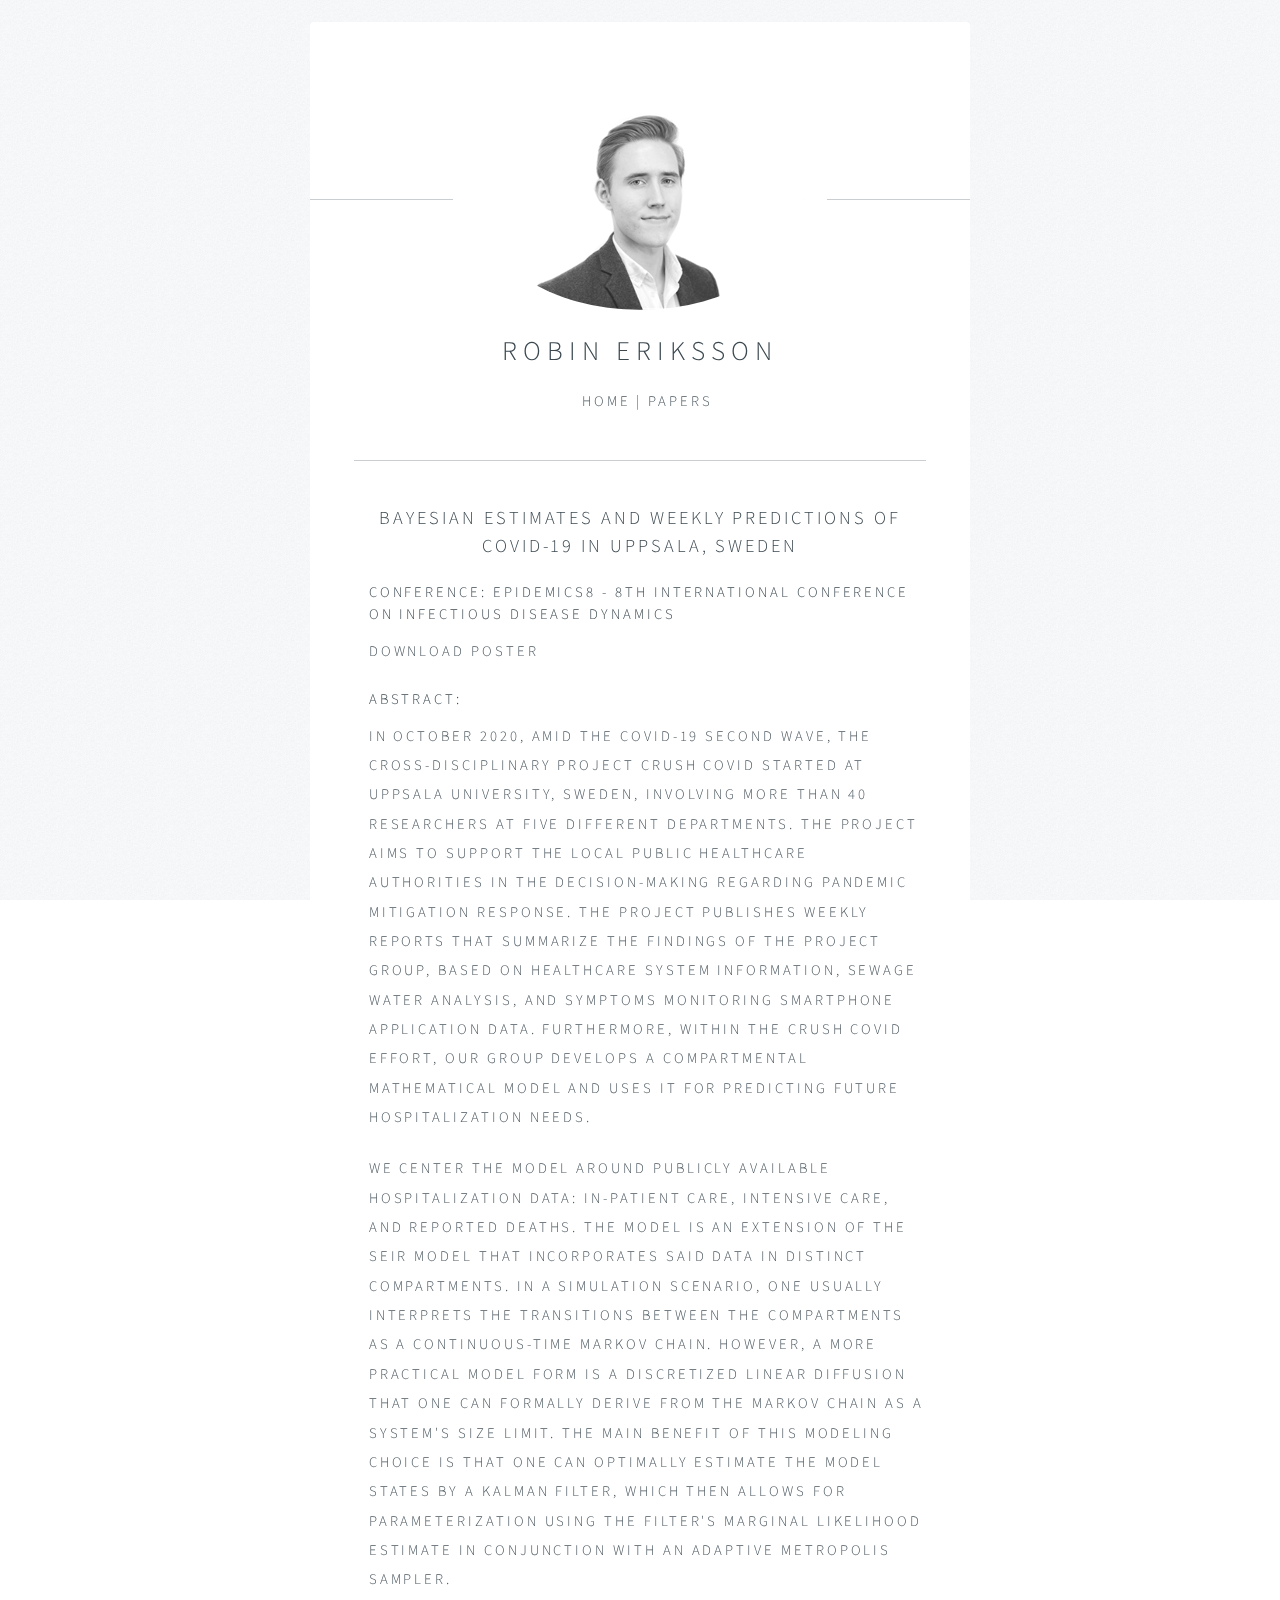
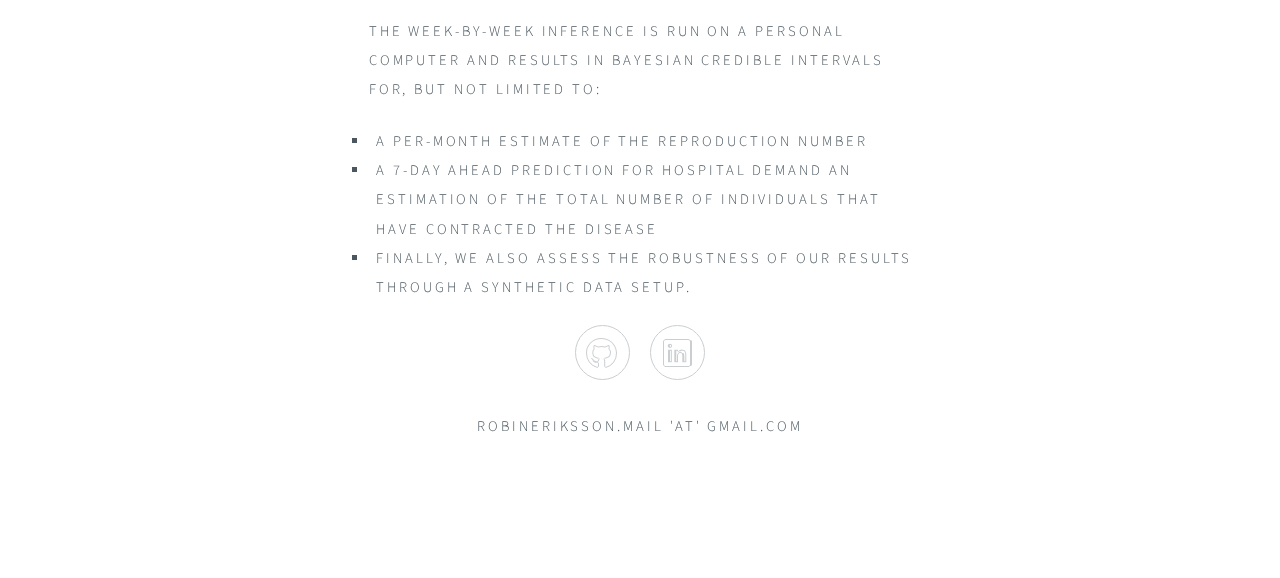
==== papers.html @ c87033b5 "added paper page" ====
<!DOCTYPE HTML>
<!--
    Identity by HTML5 UP
    html5up.net | @ajlkn
    Free for personal and commercial use under the CCA 3.0 license (html5up.net/license)
  -->
<html>
  <head>
    <title>Robin Eriksson</title>
    <meta charset="utf-8" />
    <meta name="viewport" content="width=device-width, initial-scale=1, user-scalable=no" />
    <link rel="stylesheet" href="assets/css/main.css" />
    <noscript><link rel="stylesheet" href="assets/css/noscript.css" /></noscript>
  </head>
  <body class="is-preload">

    <!-- Wrapper -->
    <div id="wrapper">

      <!-- Main -->
      <section id="main">
	<header>
	  <span class="avatar"><img src="images/avatar.png" alt="" /></span>
	  <h1>Robin Eriksson</h1>
          <nav>
            <ul>
              <a href="index.html">Home | </a>
              <a href="papers.html">Papers</a>
            </ul>
          </nav>
	</header>
        <hr />
        <h2> Bayesian estimates and weekly predictions of COVID-19 in Uppsala, Sweden </h2>
        <p style="text-align:left;">
          <ul style="list-style:square;text-align:left;">
            <h3> Conference: Epidemics8 - 8th International Conference on Infectious Disease Dynamics </h3>
            <a href="papers/Epidemics8_poster.pdf">Download Poster</a>
            <p></p>
            <h3> Abstract: </h4>
            <p>
              In October 2020, amid the COVID-19 second wave, the cross-disciplinary
              project CRUSH Covid started at Uppsala University, Sweden, involving
              more than 40 researchers at five different departments. The project
              aims to support the local public healthcare authorities in the
              decision-making regarding pandemic mitigation response. The project
              publishes weekly reports that summarize the findings of the project
              group, based on healthcare system information, sewage water analysis,
              and symptoms monitoring smartphone application data. Furthermore,
              within the CRUSH Covid effort, our group develops a compartmental
              mathematical model and uses it for predicting future hospitalization
              needs.
            </p>
            <p>
              We center the model around publicly available hospitalization data:
              in-patient care, intensive care, and reported deaths. The model is an
              extension of the SEIR model that incorporates said data in distinct
              compartments. In a simulation scenario, one usually interprets the
              transitions between the compartments as a continuous-time Markov
              chain. However, a more practical model form is a discretized linear
              diffusion that one can formally derive from the Markov chain as a
              system's size limit. The main benefit of this modeling choice is that
              one can optimally estimate the model states by a Kalman filter, which
              then allows for parameterization using the filter's marginal
              likelihood estimate in conjunction with an adaptive Metropolis
              sampler.
            </p>
            <p>
              The week-by-week inference is run on a personal computer and results
              in Bayesian credible intervals for, but not limited to:
              <li> A per-month estimate of the Reproduction number</li>
              <li> A 7-day ahead prediction for hospital demand An estimation of the total number of
                individuals that have contracted the disease </li>
              <li> Finally, we also assess the robustness of our results through a synthetic data setup. </li>
            </p>
          </ul>
	  <footer>
	    <ul class="icons">
	      <li><a href="https://github.com/robineriksson" class="icon brands fa-github">github</a></li>
              <li><a href="https://www.linkedin.com/in/erikssonrobin/" class="icon brands fa-linkedin">linkedin</a></li>

	    </ul>
            <p> robineriksson.mail 'at' gmail.com </p>
	  </footer>
      </section>

      <!-- Footer -->
      <footer id="footer">
	<ul class="copyright">
	  <li>&copy; Robin Eriksson</li><li>Design: <a href="http://html5up.net">HTML5 UP</a></li><li>Foto: Matthew Moisant</li>
	</ul>
      </footer>

    </div>

    <!-- Scripts -->
    <script>
      if ('addEventListener' in window) {
	  window.addEventListener('load', function() { document.body.className = document.body.className.replace(/\bis-preload\b/, ''); });
	  document.body.className += (navigator.userAgent.match(/(MSIE|rv:11\.0)/) ? ' is-ie' : '');
      }
    </script>

  </body>
</html>
---- assets/css/main.css ----
@import url(fontawesome-all.min.css);
@import url("https://fonts.googleapis.com/css?family=Source+Sans+Pro:300");

/*
	Identity by HTML5 UP
	html5up.net | @ajlkn
	Free for personal and commercial use under the CCA 3.0 license (html5up.net/license)
*/

/* Icon (alt) */

	html, body, div, span, applet, object,
	iframe, h1, h2, h3, h4, h5, h6, p, blockquote,
	pre, a, abbr, acronym, address, big, cite,
	code, del, dfn, em, img, ins, kbd, q, s, samp,
	small, strike, strong, sub, sup, tt, var, b,
	u, i, center, dl, dt, dd, ol, ul, li, fieldset,
	form, label, legend, table, caption, tbody,
	tfoot, thead, tr, th, td, article, aside,
	canvas, details, embed, figure, figcaption,
	footer, header, hgroup, menu, nav, output, ruby,
	section, summary, time, mark, audio, video {
		margin: 0;
		padding: 0;
		border: 0;
		font-size: 100%;
		font: inherit;
		vertical-align: baseline;
	}

	article, aside, details, figcaption, figure,
	footer, header, hgroup, menu, nav, section {
		display: block;
	}

	body {
		line-height: 1;
	}

	ol, ul {
		list-style: none;
	}

	blockquote, q {
		quotes: none;
	}

		blockquote:before, blockquote:after, q:before, q:after {
			content: '';
			content: none;
		}

	table {
		border-collapse: collapse;
		border-spacing: 0;
	}

	body {
		-webkit-text-size-adjust: none;
	}

	mark {
		background-color: transparent;
		color: inherit;
	}

	input::-moz-focus-inner {
		border: 0;
		padding: 0;
	}

	input, select, textarea {
		-moz-appearance: none;
		-webkit-appearance: none;
		-ms-appearance: none;
		appearance: none;
	}

/* Basic */

	@media screen and (max-width: 480px) {

		html, body {
			min-width: 320px;
		}

	}

	html {
		box-sizing: border-box;
	}

	*, *:before, *:after {
		box-sizing: inherit;
	}

	body.is-preload *, body.is-preload *:before, body.is-preload *:after {
		-moz-animation: none !important;
		-webkit-animation: none !important;
		-ms-animation: none !important;
		animation: none !important;
		-moz-transition: none !important;
		-webkit-transition: none !important;
		-ms-transition: none !important;
		transition: none !important;
	}

	html {
		height: 100%;
	}

	body {
		height: 100%;
		background-color: #ffffff;
		background-image: url("images/overlay.png"),  url("../../images/bp2.png");
		background-image: url("images/overlay.png"),  url("../../images/bp2.png");
		background-image: url("images/overlay.png"),  url("../../images/bp2.png");
		background-image: url("images/overlay.png"),  url("../../images/bp2.png");
		background-repeat: repeat,			no-repeat,			no-repeat;
		background-size: 100px 100px, cover,				cover;
		background-position: top left,		center center,		bottom center;
		background-attachment: fixed,			fixed,				fixed;
	}

		body:after {
			content: '';
			display: block;
			position: fixed;
			top: 0;
			left: 0;
			width: 100%;
			height: inherit;
			opacity: 0;
			z-index: 1;
			background-color: #ffffff;
			background-image: url("images/overlay.png");
			background-image: url("images/overlay.png");
			background-image: url("images/overlay.png");
			background-image: url("images/overlay.png");
			background-repeat: repeat,			no-repeat;
			background-size: 100px 100px, cover;
			background-position: top left,		center center;
			-moz-transition: opacity 1.75s ease-out;
			-webkit-transition: opacity 1.75s ease-out;
			-ms-transition: opacity 1.75s ease-out;
			transition: opacity 1.75s ease-out;
		}

		body.is-preload:after {
			opacity: 1;
		}

/* Type */

	body, input, select, textarea {
		color: #414f57;
		font-family: "Source Sans Pro", Helvetica, sans-serif;
		font-size: 14pt;
		font-weight: 300;
		line-height: 2;
		letter-spacing: 0.2em;
		text-transform: uppercase;
	}

		@media screen and (max-width: 1680px) {

			body, input, select, textarea {
				font-size: 11pt;
			}

		}

		@media screen and (max-width: 480px) {

			body, input, select, textarea {
				font-size: 10pt;
				line-height: 1.75;
			}

		}

	a {
		-moz-transition: color 0.2s ease, border-color 0.2s ease;
		-webkit-transition: color 0.2s ease, border-color 0.2s ease;
		-ms-transition: color 0.2s ease, border-color 0.2s ease;
		transition: color 0.2s ease, border-color 0.2s ease;
		color: inherit;
		text-decoration: none;
	}

		a:before {
			-moz-transition: color 0.2s ease, text-shadow 0.2s ease;
			-webkit-transition: color 0.2s ease, text-shadow 0.2s ease;
			-ms-transition: color 0.2s ease, text-shadow 0.2s ease;
			transition: color 0.2s ease, text-shadow 0.2s ease;
		}

		a:hover {
			color: #ff7496;
		}

	strong, b {
		color: #313f47;
	}

	em, i {
		font-style: italic;
	}

	p {
		margin: 0 0 1.5em 0;
	}

	h1, h2, h3, h4, h5, h6 {
		color: #313f47;
		line-height: 1.5;
		margin: 0 0 0.75em 0;
	}

		h1 a, h2 a, h3 a, h4 a, h5 a, h6 a {
			color: inherit;
			text-decoration: none;
		}

	h1 {
		font-size: 1.85em;
		letter-spacing: 0.22em;
		margin: 0 0 0.525em 0;
	}

	h2 {
		font-size: 1.25em;
	}

	h3 {
		font-size: 1em;
	}

	h4 {
		font-size: 1em;
	}

	h5 {
		font-size: 1em;
	}

	h6 {
		font-size: 1em;
	}

	@media screen and (max-width: 480px) {

		h1 {
			font-size: 1.65em;
		}

	}

	sub {
		font-size: 0.8em;
		position: relative;
		top: 0.5em;
	}

	sup {
		font-size: 0.8em;
		position: relative;
		top: -0.5em;
	}

	hr {
		border: 0;
		border-bottom: solid 1px #c8cccf;
		margin: 3em 0;
	}

/* Form */

	form {
		margin: 0 0 1.5em 0;
	}

		form > :last-child {
			margin-bottom: 0;
		}

		form > .fields {
			display: -moz-flex;
			display: -webkit-flex;
			display: -ms-flex;
			display: flex;
			-moz-flex-wrap: wrap;
			-webkit-flex-wrap: wrap;
			-ms-flex-wrap: wrap;
			flex-wrap: wrap;
			width: calc(100% + 2.25em);
			margin: -1.125em 0 1.5em -1.125em;
		}

			form > .fields > .field {
				-moz-flex-grow: 0;
				-webkit-flex-grow: 0;
				-ms-flex-grow: 0;
				flex-grow: 0;
				-moz-flex-shrink: 0;
				-webkit-flex-shrink: 0;
				-ms-flex-shrink: 0;
				flex-shrink: 0;
				padding: 1.125em 0 0 1.125em;
				width: calc(100% - 1.125em);
			}

				form > .fields > .field.half {
					width: calc(50% - 0.5625em);
				}

				form > .fields > .field.third {
					width: calc(100%/3 - 0.375em);
				}

				form > .fields > .field.quarter {
					width: calc(25% - 0.28125em);
				}

		@media screen and (max-width: 480px) {

			form > .fields {
				width: calc(100% + 2.25em);
				margin: -1.125em 0 1.5em -1.125em;
			}

				form > .fields > .field {
					padding: 1.125em 0 0 1.125em;
					width: calc(100% - 1.125em);
				}

					form > .fields > .field.half {
						width: calc(100% - 1.125em);
					}

					form > .fields > .field.third {
						width: calc(100% - 1.125em);
					}

					form > .fields > .field.quarter {
						width: calc(100% - 1.125em);
					}

		}

	label {
		color: #313f47;
		display: block;
		font-size: 0.9em;
		margin: 0 0 0.75em 0;
	}

	input[type="text"],
	input[type="password"],
	input[type="email"],
	input[type="tel"],
	select,
	textarea {
		-moz-appearance: none;
		-webkit-appearance: none;
		-ms-appearance: none;
		appearance: none;
		border-radius: 4px;
		border: solid 1px #c8cccf;
		color: inherit;
		display: block;
		outline: 0;
		padding: 0 1em;
		text-decoration: none;
		width: 100%;
	}

		input[type="text"]:invalid,
		input[type="password"]:invalid,
		input[type="email"]:invalid,
		input[type="tel"]:invalid,
		select:invalid,
		textarea:invalid {
			box-shadow: none;
		}

		input[type="text"]:focus,
		input[type="password"]:focus,
		input[type="email"]:focus,
		input[type="tel"]:focus,
		select:focus,
		textarea:focus {
			border-color: #ff7496;
		}

	select {
		background-image: url("data:image/svg+xml;charset=utf8,%3Csvg xmlns='http://www.w3.org/2000/svg' width='40' height='40' preserveAspectRatio='none' viewBox='0 0 40 40'%3E%3Cpath d='M9.4,12.3l10.4,10.4l10.4-10.4c0.2-0.2,0.5-0.4,0.9-0.4c0.3,0,0.6,0.1,0.9,0.4l3.3,3.3c0.2,0.2,0.4,0.5,0.4,0.9 c0,0.4-0.1,0.6-0.4,0.9L20.7,31.9c-0.2,0.2-0.5,0.4-0.9,0.4c-0.3,0-0.6-0.1-0.9-0.4L4.3,17.3c-0.2-0.2-0.4-0.5-0.4-0.9 c0-0.4,0.1-0.6,0.4-0.9l3.3-3.3c0.2-0.2,0.5-0.4,0.9-0.4S9.1,12.1,9.4,12.3z' fill='%23c8cccf' /%3E%3C/svg%3E");
		background-size: 1.25rem;
		background-repeat: no-repeat;
		background-position: calc(100% - 1rem) center;
		height: 2.75em;
		padding-right: 2.75em;
		text-overflow: ellipsis;
	}

		select option {
			color: #313f47;
			background: #ffffff;
		}

		select:focus::-ms-value {
			background-color: transparent;
		}

		select::-ms-expand {
			display: none;
		}

	input[type="text"],
	input[type="password"],
	input[type="email"],
	select {
		height: 2.75em;
	}

	textarea {
		padding: 0.75em 1em;
	}

	input[type="checkbox"],
	input[type="radio"] {
		-moz-appearance: none;
		-webkit-appearance: none;
		-ms-appearance: none;
		appearance: none;
		display: block;
		float: left;
		margin-right: -2em;
		opacity: 0;
		width: 1em;
		z-index: -1;
	}

		input[type="checkbox"] + label,
		input[type="radio"] + label {
			text-decoration: none;
			color: #414f57;
			cursor: pointer;
			display: inline-block;
			font-size: 1em;
			font-weight: 300;
			padding-left: 2.4em;
			padding-right: 0.75em;
			position: relative;
		}

			input[type="checkbox"] + label:before,
			input[type="radio"] + label:before {
				-moz-osx-font-smoothing: grayscale;
				-webkit-font-smoothing: antialiased;
				display: inline-block;
				font-style: normal;
				font-variant: normal;
				text-rendering: auto;
				line-height: 1;
				text-transform: none !important;
				font-family: 'Font Awesome 5 Free';
				font-weight: 900;
			}

			input[type="checkbox"] + label:before,
			input[type="radio"] + label:before {
				border-radius: 4px;
				border: solid 1px #c8cccf;
				content: '';
				display: inline-block;
				font-size: 0.8em;
				height: 2.0625em;
				left: 0;
				line-height: 2.0625em;
				position: absolute;
				text-align: center;
				top: 0.15em;
				width: 2.0625em;
			}

		input[type="checkbox"]:checked + label:before,
		input[type="radio"]:checked + label:before {
			color: #ff7496;
			content: '\f00c';
		}

		input[type="checkbox"]:focus + label:before,
		input[type="radio"]:focus + label:before {
			border-color: #ff7496;
		}

	input[type="checkbox"] + label:before {
		border-radius: 4px;
	}

	input[type="radio"] + label:before {
		border-radius: 100%;
	}

	::-webkit-input-placeholder {
		color: #616f77 !important;
		opacity: 1.0;
	}

	:-moz-placeholder {
		color: #616f77 !important;
		opacity: 1.0;
	}

	::-moz-placeholder {
		color: #616f77 !important;
		opacity: 1.0;
	}

	:-ms-input-placeholder {
		color: #616f77 !important;
		opacity: 1.0;
	}

/* Icon */

	.icon {
		text-decoration: none;
		position: relative;
		border-bottom: none;
	}

		.icon:before {
			-moz-osx-font-smoothing: grayscale;
			-webkit-font-smoothing: antialiased;
			display: inline-block;
			font-style: normal;
			font-variant: normal;
			text-rendering: auto;
			line-height: 1;
			text-transform: none !important;
			font-family: 'Font Awesome 5 Free';
			font-weight: 400;
		}

		.icon > .label {
			display: none;
		}

		.icon:before {
			line-height: inherit;
		}

		.icon.solid:before {
			font-weight: 900;
		}

		.icon.brands:before {
			font-family: 'Font Awesome 5 Brands';
		}

/* List */

	ol {
		list-style: decimal;
		margin: 0 0 1.5em 0;
		padding-left: 1.25em;
	}

		ol li {
			padding-left: 0.25em;
		}

	ul {
		list-style: disc;
		margin: 0 0 1.5em 0;
		padding-left: 1em;
	}

		ul li {
			padding-left: 0.5em;
		}

		ul.alt {
			list-style: none;
			padding-left: 0;
		}

			ul.alt li {
				border-top: solid 1px #c8cccf;
				padding: 0.5em 0;
			}

				ul.alt li:first-child {
					border-top: 0;
					padding-top: 0;
				}

	dl {
		margin: 0 0 1.5em 0;
	}

		dl dt {
			display: block;
			margin: 0 0 0.75em 0;
		}

		dl dd {
			margin-left: 1.5em;
		}

/* Actions */

	ul.actions {
		display: -moz-flex;
		display: -webkit-flex;
		display: -ms-flex;
		display: flex;
		cursor: default;
		list-style: none;
		margin-left: -0.75em;
		padding-left: 0;
	}

		ul.actions li {
			padding: 0 0 0 0.75em;
			vertical-align: middle;
		}

		ul.actions.special {
			-moz-justify-content: center;
			-webkit-justify-content: center;
			-ms-justify-content: center;
			justify-content: center;
			width: 100%;
			margin-left: 0;
		}

			ul.actions.special li:first-child {
				padding-left: 0;
			}

		ul.actions.stacked {
			-moz-flex-direction: column;
			-webkit-flex-direction: column;
			-ms-flex-direction: column;
			flex-direction: column;
			margin-left: 0;
		}

			ul.actions.stacked li {
				padding: 0.975em 0 0 0;
			}

				ul.actions.stacked li:first-child {
					padding-top: 0;
				}

		ul.actions.fit {
			width: calc(100% + 0.75em);
		}

			ul.actions.fit li {
				-moz-flex-grow: 1;
				-webkit-flex-grow: 1;
				-ms-flex-grow: 1;
				flex-grow: 1;
				-moz-flex-shrink: 1;
				-webkit-flex-shrink: 1;
				-ms-flex-shrink: 1;
				flex-shrink: 1;
				width: 100%;
			}

				ul.actions.fit li > * {
					width: 100%;
				}

			ul.actions.fit.stacked {
				width: 100%;
			}

		@media screen and (max-width: 480px) {

			ul.actions:not(.fixed) {
				-moz-flex-direction: column;
				-webkit-flex-direction: column;
				-ms-flex-direction: column;
				flex-direction: column;
				margin-left: 0;
				width: 100% !important;
			}

				ul.actions:not(.fixed) li {
					-moz-flex-grow: 1;
					-webkit-flex-grow: 1;
					-ms-flex-grow: 1;
					flex-grow: 1;
					-moz-flex-shrink: 1;
					-webkit-flex-shrink: 1;
					-ms-flex-shrink: 1;
					flex-shrink: 1;
					padding: 0.75em 0 0 0;
					text-align: center;
					width: 100%;
				}

					ul.actions:not(.fixed) li > * {
						width: 100%;
					}

					ul.actions:not(.fixed) li:first-child {
						padding-top: 0;
					}

					ul.actions:not(.fixed) li input[type="submit"],
					ul.actions:not(.fixed) li input[type="reset"],
					ul.actions:not(.fixed) li input[type="button"],
					ul.actions:not(.fixed) li button,
					ul.actions:not(.fixed) li .button {
						width: 100%;
					}

						ul.actions:not(.fixed) li input[type="submit"].icon:before,
						ul.actions:not(.fixed) li input[type="reset"].icon:before,
						ul.actions:not(.fixed) li input[type="button"].icon:before,
						ul.actions:not(.fixed) li button.icon:before,
						ul.actions:not(.fixed) li .button.icon:before {
							margin-left: -0.5rem;
						}

		}

/* Icons */

	ul.icons {
		cursor: default;
		list-style: none;
		padding-left: 0;
		margin-top: -0.675em;
	}

		ul.icons li {
			display: inline-block;
			padding: 0.675em 0.5em;
		}

			ul.icons li a {
				text-decoration: none;
				position: relative;
				display: block;
				width: 3.75em;
				height: 3.75em;
				border-radius: 100%;
				border: solid 1px #c8cccf;
				line-height: 3.75em;
				overflow: hidden;
				text-align: center;
				text-indent: 3.75em;
				white-space: nowrap;
			}

				ul.icons li a:before {
					-moz-osx-font-smoothing: grayscale;
					-webkit-font-smoothing: antialiased;
					display: inline-block;
					font-style: normal;
					font-variant: normal;
					text-rendering: auto;
					line-height: 1;
					text-transform: none !important;
					font-family: 'Font Awesome 5 Free';
					font-weight: 400;
				}

				ul.icons li a:before {
					color: #ffffff;
					text-shadow: 1.25px 0px 0px #c8cccf, -1.25px 0px 0px #c8cccf, 0px 1.25px 0px #c8cccf, 0px -1.25px 0px #c8cccf;
				}

				ul.icons li a:hover:before {
					text-shadow: 1.25px 0px 0px #ff7496, -1.25px 0px 0px #ff7496, 0px 1.25px 0px #ff7496, 0px -1.25px 0px #ff7496;
				}

				ul.icons li a:before {
					position: absolute;
					top: 0;
					left: 0;
					width: inherit;
					height: inherit;
					font-size: 1.85rem;
					line-height: inherit;
					text-align: center;
					text-indent: 0;
				}

				ul.icons li a:hover {
					border-color: #ff7496;
				}

		@media screen and (max-width: 480px) {

			ul.icons li a:before {
				font-size: 1.5rem;
			}

		}

/* Button */

	input[type="submit"],
	input[type="reset"],
	input[type="button"],
	button,
	.button {
		-moz-appearance: none;
		-webkit-appearance: none;
		-ms-appearance: none;
		appearance: none;
		-moz-transition: background-color 0.2s ease-in-out, border-color 0.2s ease-in-out, color 0.2s ease-in-out;
		-webkit-transition: background-color 0.2s ease-in-out, border-color 0.2s ease-in-out, color 0.2s ease-in-out;
		-ms-transition: background-color 0.2s ease-in-out, border-color 0.2s ease-in-out, color 0.2s ease-in-out;
		transition: background-color 0.2s ease-in-out, border-color 0.2s ease-in-out, color 0.2s ease-in-out;
		display: inline-block;
		height: 2.75em;
		line-height: 2.75em;
		padding: 0 1.5em;
		background-color: transparent;
		border-radius: 4px;
		border: solid 1px #c8cccf;
		color: #414f57 !important;
		cursor: pointer;
		text-align: center;
		text-decoration: none;
		white-space: nowrap;
	}

		input[type="submit"]:hover,
		input[type="reset"]:hover,
		input[type="button"]:hover,
		button:hover,
		.button:hover {
			border-color: #ff7496;
			color: #ff7496 !important;
		}

		input[type="submit"].icon,
		input[type="reset"].icon,
		input[type="button"].icon,
		button.icon,
		.button.icon {
			padding-left: 1.35em;
		}

			input[type="submit"].icon:before,
			input[type="reset"].icon:before,
			input[type="button"].icon:before,
			button.icon:before,
			.button.icon:before {
				margin-right: 0.5em;
			}

		input[type="submit"].fit,
		input[type="reset"].fit,
		input[type="button"].fit,
		button.fit,
		.button.fit {
			width: 100%;
		}

		input[type="submit"].small,
		input[type="reset"].small,
		input[type="button"].small,
		button.small,
		.button.small {
			font-size: 0.8em;
		}

		input[type="submit"].large,
		input[type="reset"].large,
		input[type="button"].large,
		button.large,
		.button.large {
			font-size: 1.35em;
		}

		input[type="submit"].disabled, input[type="submit"]:disabled,
		input[type="reset"].disabled,
		input[type="reset"]:disabled,
		input[type="button"].disabled,
		input[type="button"]:disabled,
		button.disabled,
		button:disabled,
		.button.disabled,
		.button:disabled {
			pointer-events: none;
			opacity: 0.5;
		}

/* Main */

	#main {
		-moz-transform-origin: 50% 50%;
		-webkit-transform-origin: 50% 50%;
		-ms-transform-origin: 50% 50%;
		transform-origin: 50% 50%;
		-moz-transform: rotateX(0deg);
		-webkit-transform: rotateX(0deg);
		-ms-transform: rotateX(0deg);
		transform: rotateX(0deg);
		-moz-transition: opacity 1s ease, -moz-transform 1s ease;
		-webkit-transition: opacity 1s ease, -webkit-transform 1s ease;
		-ms-transition: opacity 1s ease, -ms-transform 1s ease;
		transition: opacity 1s ease, transform 1s ease;
		padding: 4.5em 3em 3em 3em ;
		background: #ffffff;
		border-radius: 4px;
		cursor: default;
		max-width: 100%;
		opacity: 0.95;
		position: relative;
		text-align: center;
		width: 45em;
	}

		#main .avatar {
			position: relative;
			display: block;
			margin-bottom: 1.5em;
		}

			#main .avatar img {
				display: block;
				margin: 0 auto;
				border-radius: 100%;
				box-shadow: 0 0 0 1.5em #ffffff;
			}

			#main .avatar:before {
				content: '';
				display: block;
				position: absolute;
				top: 50%;
				left: -3em;
				width: calc(100% + 6em);
				height: 1px;
				z-index: -1;
				background: #c8cccf;
			}

		@media screen and (max-width: 480px) {

			#main {
				padding: 4em 2em 2.5em 2em ;
				width: 100%;
			}

				#main .avatar:before {
					left: -2em;
					width: calc(100% + 4em);
				}

		}

		body.is-preload #main {
			-moz-transform: rotateX(15deg);
			-webkit-transform: rotateX(15deg);
			-ms-transform: rotateX(15deg);
			transform: rotateX(15deg);
			opacity: 0;
		}

/* Footer */

	#footer {
		-moz-align-self: -moz-flex-end;
		-webkit-align-self: -webkit-flex-end;
		-ms-align-self: -ms-flex-end;
		align-self: flex-end;
		width: 100%;
		padding: 1.5em 0 0 0;
		color: rgba(255, 255, 255, 0.75);
		cursor: default;
		text-align: center;
	}

		#footer .copyright {
			margin: 0;
			padding: 0;
			font-size: 0.9em;
			list-style: none;
		}

			#footer .copyright li {
				display: inline-block;
				margin: 0 0 0 0.45em;
				padding: 0 0 0 0.85em;
				border-left: solid 1px rgba(255, 255, 255, 0.5);
				line-height: 1;
			}

				#footer .copyright li:first-child {
					border-left: 0;
				}

/* Wrapper */

	#wrapper {
		display: -moz-flex;
		display: -webkit-flex;
		display: -ms-flex;
		display: flex;
		-moz-align-items: center;
		-webkit-align-items: center;
		-ms-align-items: center;
		align-items: center;
		-moz-justify-content: space-between;
		-webkit-justify-content: space-between;
		-ms-justify-content: space-between;
		justify-content: space-between;
		-moz-flex-direction: column;
		-webkit-flex-direction: column;
		-ms-flex-direction: column;
		flex-direction: column;
		-moz-perspective: 1000px;
		-webkit-perspective: 1000px;
		-ms-perspective: 1000px;
		perspective: 1000px;
		position: relative;
		min-height: 100%;
		padding: 1.5em;
		z-index: 2;
	}

		#wrapper > * {
			z-index: 1;
		}

		#wrapper:before {
			content: '';
			display: block;
		}

		@media screen and (max-width: 360px) {

			#wrapper {
				padding: 0.75em;
			}

		}

		body.is-ie #wrapper {
			height: 100%;
		}
---- assets/css/noscript.css ----
/*
	Identity by HTML5 UP
	html5up.net | @ajlkn
	Free for personal and commercial use under the CCA 3.0 license (html5up.net/license)
*/

/* Basic */

	body:after {
		display: none;
	}

/* Main */

	#main {
		-moz-transform: none !important;
		-webkit-transform: none !important;
		-ms-transform: none !important;
		transform: none !important;
		opacity: 1 !important;
	}
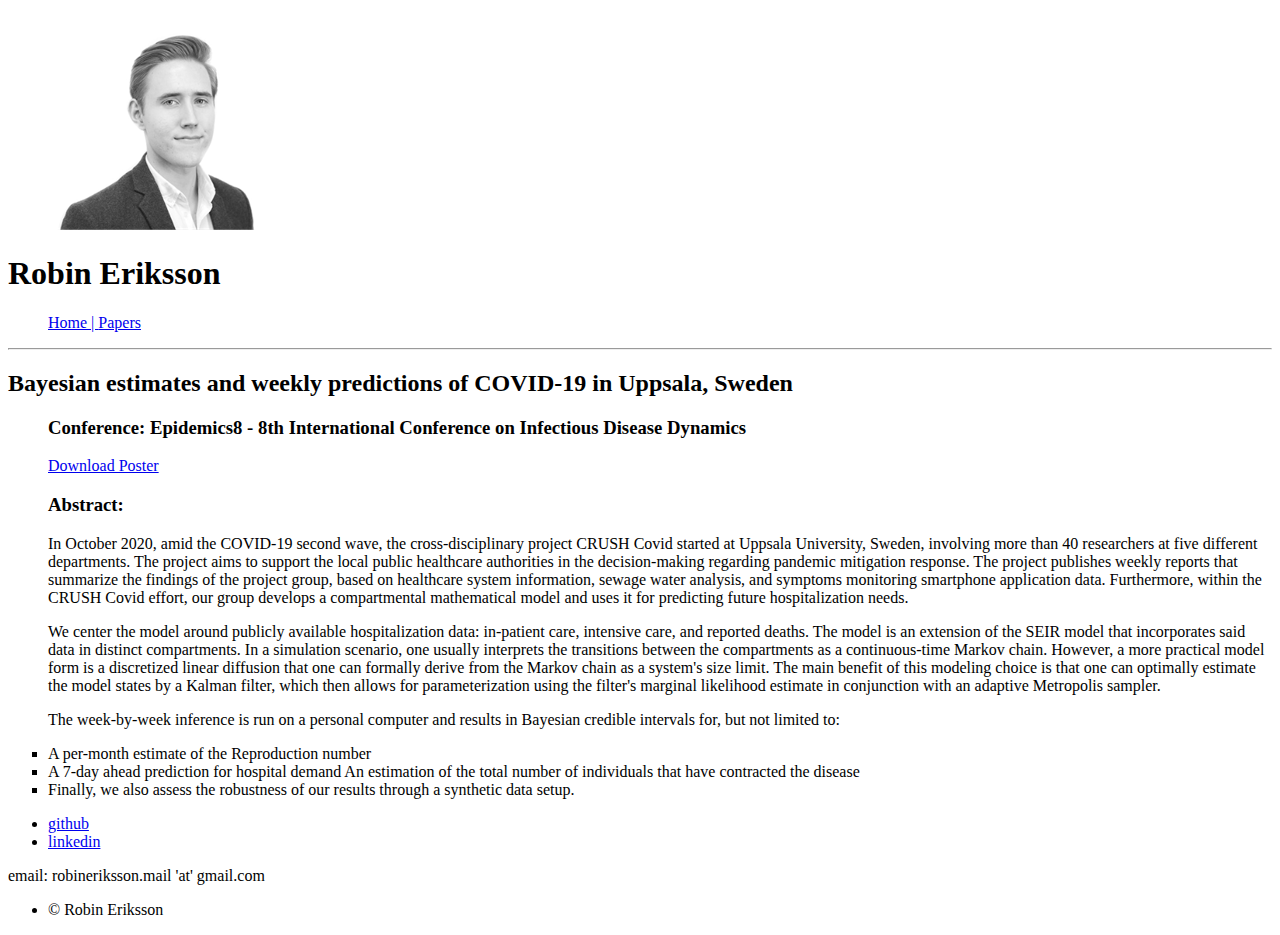
==== commit c11d81fa: "faster page of list of papers" ====
--- a/papers.html
+++ b/papers.html
@@ -9,8 +9,8 @@
     <title>Robin Eriksson</title>
     <meta charset="utf-8" />
     <meta name="viewport" content="width=device-width, initial-scale=1, user-scalable=no" />
-    <link rel="stylesheet" href="assets/css/main.css" />
-    <noscript><link rel="stylesheet" href="assets/css/noscript.css" /></noscript>
+    <!-- <\!-- <link rel="stylesheet" href="assets/css/main.css" /> -\-> -->
+  <!--   <noscript><link rel="stylesheet" href="assets/css/noscript.css" /></noscript> -->
   </head>
   <body class="is-preload">
 
@@ -79,25 +79,25 @@
               <li><a href="https://www.linkedin.com/in/erikssonrobin/" class="icon brands fa-linkedin">linkedin</a></li>
 
 	    </ul>
-            <p> robineriksson.mail 'at' gmail.com </p>
+            <p> email: robineriksson.mail 'at' gmail.com </p>
 	  </footer>
       </section>
 
       <!-- Footer -->
       <footer id="footer">
 	<ul class="copyright">
-	  <li>&copy; Robin Eriksson</li><li>Design: <a href="http://html5up.net">HTML5 UP</a></li><li>Foto: Matthew Moisant</li>
-	</ul>
+	  <li>&copy; Robin Eriksson</li>
+        </ul>
       </footer>
 
     </div>
 
     <!-- Scripts -->
     <script>
-      if ('addEventListener' in window) {
-	  window.addEventListener('load', function() { document.body.className = document.body.className.replace(/\bis-preload\b/, ''); });
-	  document.body.className += (navigator.userAgent.match(/(MSIE|rv:11\.0)/) ? ' is-ie' : '');
-      }
+      // if ('addEventListener' in window) {
+      //     window.addEventListener('load', function() { document.body.className = document.body.className.replace(/\bis-preload\b/, ''); });
+      //     document.body.className += (navigator.userAgent.match(/(MSIE|rv:11\.0)/) ? ' is-ie' : '');
+      // }
     </script>
 
   </body>
